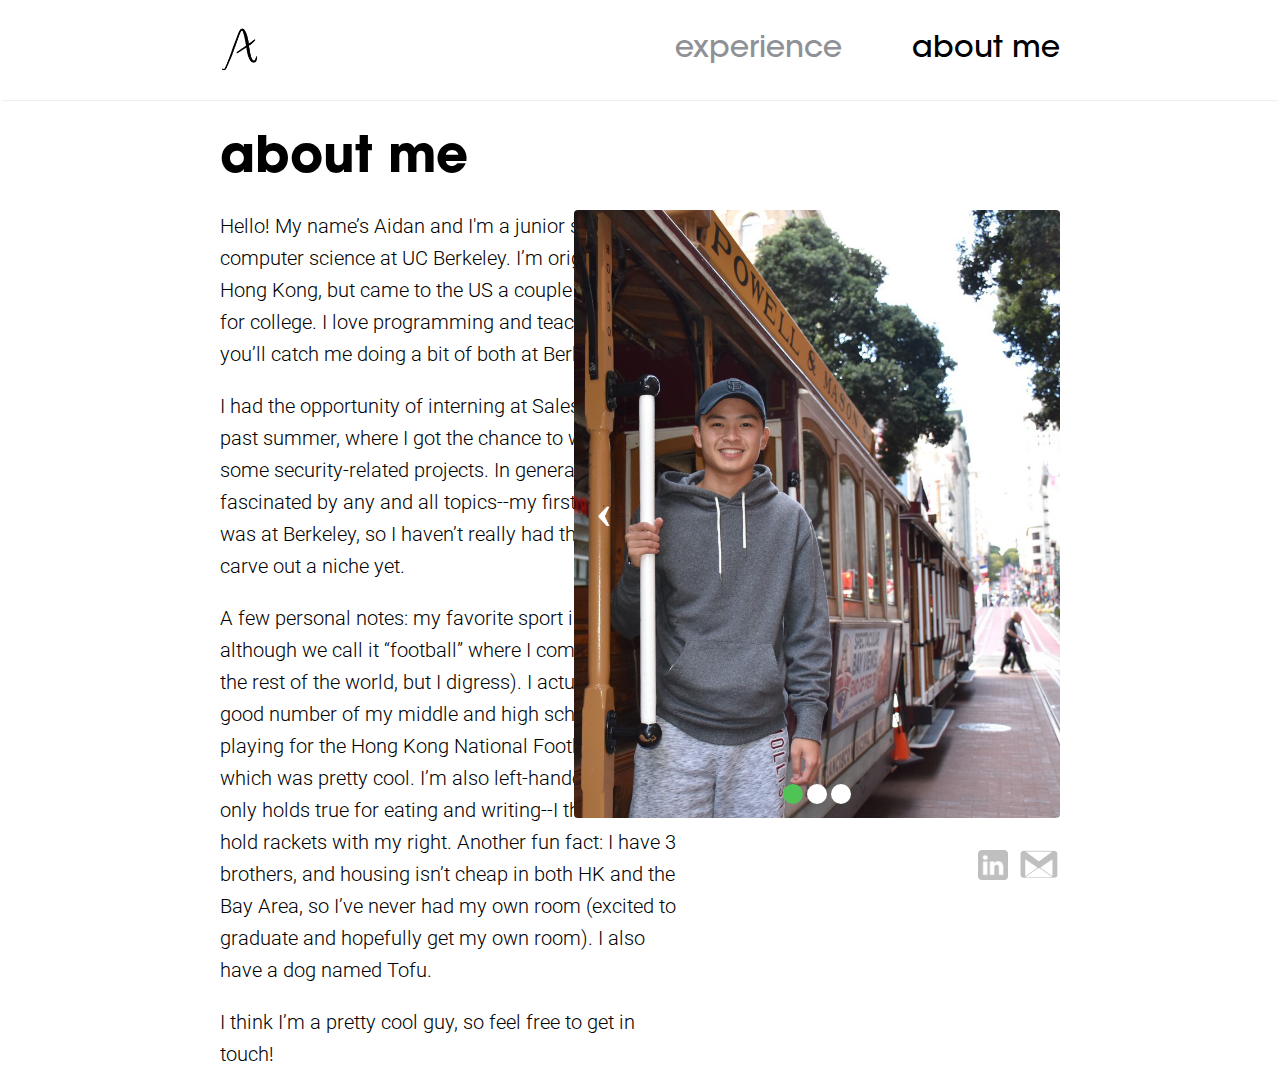
==== about.html @ 8b6270e4 "resized logo a bit" ====
<!DOCTYPE html>
<html>
  <head>
    <title>Aidan Tong</title>
    <meta charset="utf-8">
    <link rel="stylesheet" type="text/css" href="assets/styles/about.css"/>
    <link rel="preconnect" href="https://fonts.gstatic.com">
    <link href="https://fonts.googleapis.com/css2?family=Roboto:wght@300;400;500;700;900&display=swap" rel="stylesheet">

  </head>
  
  <body>
    <div id="root">
    <div class="navbar">
        <div id="logo-div">
            <a href="index.html"><img id="logo" src="assets/img/logo5.png"></a>
        </div>
        <div id="options">
            <a class="off-page" href="exp.html">experience</a>
            <a class="on-page" href="about.html">about me</a>
        </div>
      </div>
      <div id="namediv">
        <p id="name">about me</p>
      </div>
      <div class="content">
          <div class="container" id="left">
            <p class="about">Hello! My name’s Aidan and I'm a junior studying computer science at UC Berkeley. I’m originally from Hong Kong, but came to the US a couple years ago for college. I love programming and teaching, so you’ll catch me doing a bit of both at Berkeley.</p>
            <p class="about">I had the opportunity of interning at Salesforce this past summer, where I got the chance to work on some security-related projects. In general, I’m fascinated by any and all topics--my first CS course was at Berkeley, so I haven’t really had the chance to carve out a niche yet.</p>
            <p class="about">A few personal notes: my favorite sport is soccer, although we call it “football” where I come from (also the rest of the world, but I digress). I actually spent a good number of my middle and high school years playing for the Hong Kong National Football Team, which was pretty cool. I’m also left-handed, but that only holds true for eating and writing--I throw and hold rackets with my right. Another fun fact: I have 3 brothers, and housing isn’t cheap in both HK and the Bay Area, so I’ve never had my own room (excited to graduate and hopefully get my own room). I also have a dog named Tofu.</p>
            <p class="about">I think I’m a pretty cool guy, so feel free to get in touch! </p>
          </div>
          <div class="container" id="right">
              <!-- <img id="photo" src="assets/img/powell.png"> -->
              <div class="carousel">
                <div class="arrow-left">
                  <span class="arrow">&#x2039;</span>
                </div>
                <img id='carousel-img' src="assets/img/powell.png" alt="Carousel Image">
                <div class="arrow-right">
                  <span class="arrow">&#x203A;</span>
                </div>
                <div class="indicators">
                  <span class="active"></span>
                  <span></span>
                  <span></span>
                </div>
              </div>
          </div>
      </div>
      <div class="social">
        <a class="icon" href="https://www.linkedin.com/in/aidantong/" target="_blank">
            <img id="linkedin" src="assets/img/linkedin.png">
        </a>
        <a class="icon" href="mailto:aidan.tong@berkeley.edu">
          <img id="gmail" src="assets/img/gmail.png">
        </a>
      </div>
    </div>
    <script type="text/javascript" src="assets/js/carousel.js"></script>
  </body>
</html>
---- assets/styles/about.css ----
body {
    /* width: 100vw; */
    /* height: 100vh; */
    margin: 0px;
    /* overflow: hidden; */
}

/* #root {
    position: relative;
    width: 100vw;
    height: 100vh;
    max-width: 100%;
    overflow: hidden;
    max-height: 100%;
} */

#root {
    position: relative;
    width: 100vw;
    height: 100vh;
    max-width: 100%;
    /* max-height: 100%; */
}


.navbar {
    /* position: absolute;
    top: 0px;
    right: 0px;
    left: 0px; */
    width: 100vw;
    /* height: 140px; */
    height: 100px;
    display: flex;
    justify-content: space-between;
    align-items: center;
    box-shadow: 0 2px 2px -2px rgba(0, 0, 0, 0.2);
}

#logo {
    /* height: 40%; */
    height: 55%;
    /* width: 20%; */
    margin-left: 220px;
}

#logo-div {
    width: 20%;
    height: 100%;
    display: flex;
    align-items: center;
}

#logo-div a {
    width: 100%;
    height: 100%;
    display: flex;
    align-items: center;
}

#options {
    width: 50%;
    height: 100%;
    display: flex;
    justify-content: flex-end;
    align-items: center;
    margin-right: 220px;
}

.on-page {
    font-family: 'ITC Avant Garde Gothic Std Medium';
    font-size: 30px;
    color: black;
    text-decoration: none;
    margin-left: 70px;
    transition: 0.5s;
}

.off-page {
    font-family: 'ITC Avant Garde Gothic Std Medium';
    font-size: 30px;
    color: #8f9197;
    text-decoration: none;
    margin-left: 70px;
    transition: 0.5s;
    
}

a:hover {
    text-decoration: underline;
    color: black;
}

#namediv {
    width: 100vw;
    margin: 0px;
    margin-top: 30px;
    margin-bottom: 20px;
    
}

#name {
    font-family: 'ITC Avant Garde Gothic Std Bold';
    font-style: normal;
    font-size: 50px;
    /* margin-left: 220px;
    margin-top: 0px; */
    margin-left: 220px;
    margin-top: 0px;
    margin-bottom: 0px;
}

.content {
    margin-left: 220px;
    margin-right: 220px;
    margin-bottom: 0px;
    margin-top: 0px;
    display: flex;
    flex-direction: row;
    height: 67.5%;
}

.container {
    display: flex;
    /* overflow: hidden; */
    height: 100%;
}

#left {
    width: 55%;
    display: flex;
    flex-direction: column;
    /* overflow: auto; */
}

#right {
    width: 45%;
    display: flex;
    justify-content: flex-end;
}

.about {
    margin: 0px;
    margin-bottom: 20px;
    font-family: 'Roboto', sans-serif;
    font-size: 20px;
    font-weight: 300;
    line-height: 1.6;
}

#photo {
    height: 100%;
    margin-left: 90px;
}

.social {
    position: absolute;
    bottom: 10px;
    right: 0px;
    margin-right: 220px;
    display: flex;
    flex-direction: row;
    align-items: center;
    justify-content: flex-end;
    width: 100vw;
}

.icon {
    opacity: 25%;
    transition: 0.3s;
    margin: 0px;
    margin-left: 10px;
    display: block;
}

.icon:hover {
    opacity: 100%;
}

#linkedin {
    height: 30px;
}

#gmail {
    height: 42.5px;
}


/*
CAROUSEL STUFF
*/
.arrow {
    font-size: 51px;
    font-weight: bold;
    border-radius: 50%;
    width: 50px;
    height: 65px;
    color: white;
    text-align: center;
    display: inline-block;
    transition: all 0.3s ease;
}
  
.arrow:hover {
    color: #121212;
    background: white;
    cursor: pointer;
}


.carousel {
    position: relative;
    display: block;
    /* width: 600px; */
    margin: 0;
    /* margin-top: 5%; */
    height: 100%;
    margin-left: 90px;
}

.arrow-left {
    position: absolute;
    left: 0;
    top: 50%;
    margin-left: 5px;
    transform: translateY(-50%);
}

.arrow-right {
    position: absolute;
    right: 0;
    top: 50%;
    margin-right: 5px;
    transform: translateY(-50%);
}

.carousel>img {
    width: auto;
    height: 100%;
    border-radius: 4px;
}

.d-none {
    display: none;
}

.indicators {
    position: absolute;
    left: 50%;
    transform: translateX(-50%);
    bottom: 0;
    margin-bottom: 10px;
}

.indicators>span {
    display: inline-block;
    border-radius: 50%;
    width: 20px;
    height: 20px;
    background: white;
}

.indicators>span.active {
    background: #4fc355;
}

/*
FONTS 
*/

@font-face {
    font-family: 'ITC Avant Garde Gothic Std Bold';
    font-style: normal;
    font-weight: normal;
    src: local('ITC Avant Garde Gothic Std Bold'), url('/assets/fonts/itc-avant-garde-gothic-std-cufonfonts-webfont/ITCAvantGardeStdBold.woff') format('woff');
}

@font-face {
    font-family: 'ITC Avant Garde Gothic Std Bold Condensed';
    font-style: normal;
    font-weight: normal;
    src: local('ITC Avant Garde Gothic Std Bold Condensed'), url('/assets/fonts/itc-avant-garde-gothic-std-cufonfonts-webfont/ITCAvantGardeStdBoldCn.woff') format('woff');
}

@font-face {
    font-family: 'ITC Avant Garde Gothic Std Medium';
    font-style: normal;
    font-weight: normal;
    src: local('ITC Avant Garde Gothic Std Medium'), url('/assets/fonts/itc-avant-garde-gothic-std-cufonfonts-webfont/ITCAvantGardeStdMd.woff') format('woff');
}
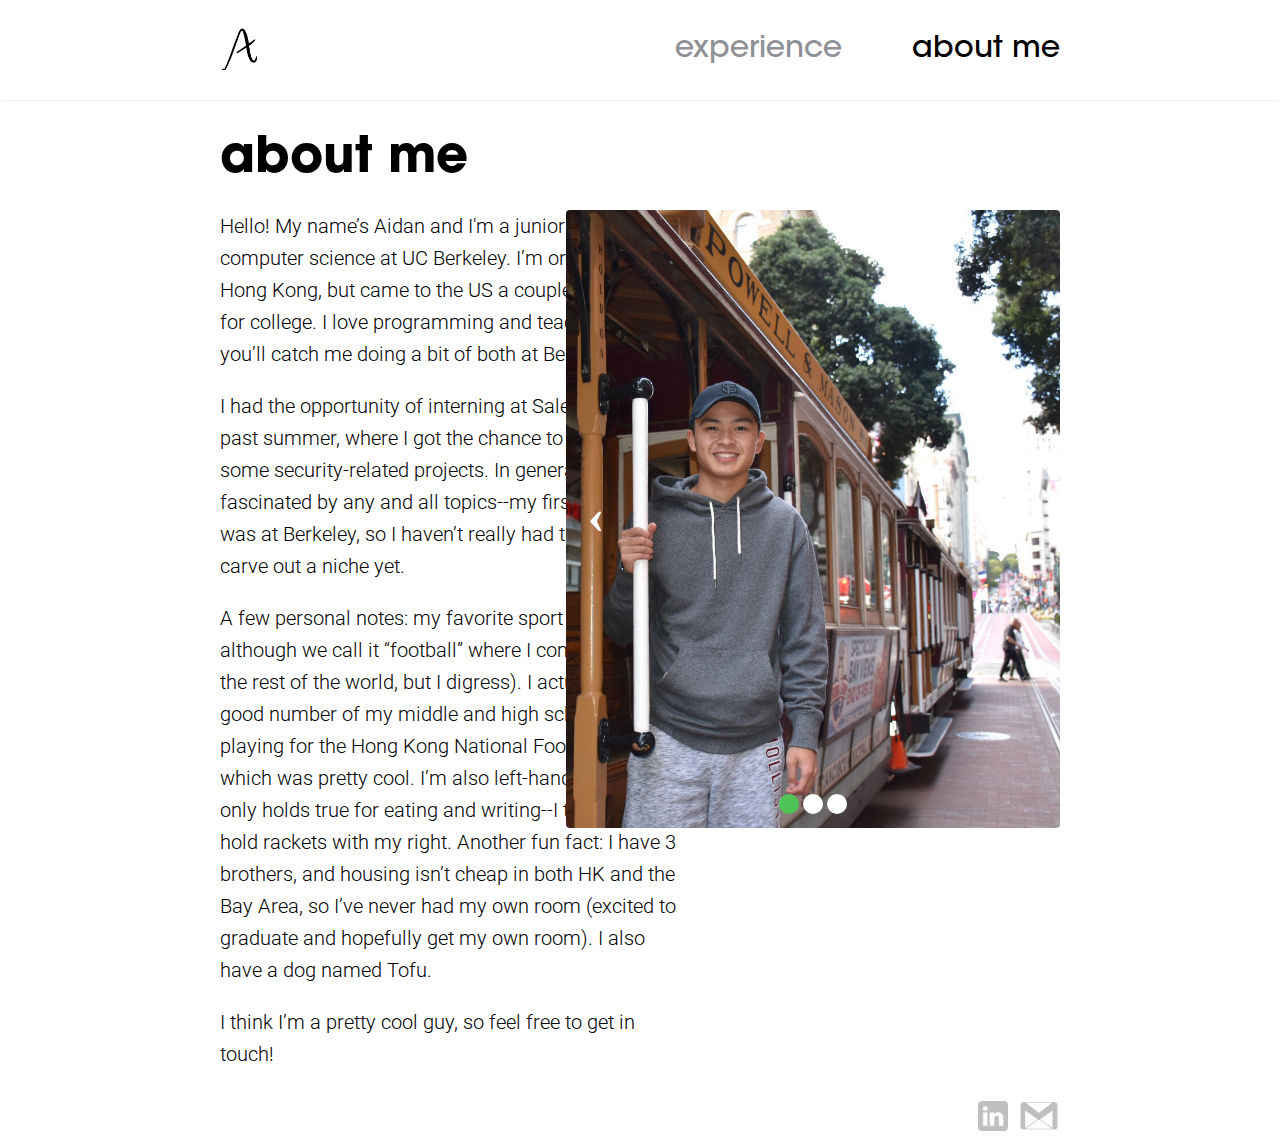
==== commit 6c2e3b3f: "fixed spacing on about-me" ====
--- a/about.html
+++ b/about.html
@@ -49,12 +49,14 @@
           </div>
       </div>
       <div class="social">
-        <a class="icon" href="https://www.linkedin.com/in/aidantong/" target="_blank">
-            <img id="linkedin" src="assets/img/linkedin.png">
-        </a>
-        <a class="icon" href="mailto:aidan.tong@berkeley.edu">
-          <img id="gmail" src="assets/img/gmail.png">
-        </a>
+        <div id="social-wrapper">
+            <a class="icon" href="https://www.linkedin.com/in/aidantong/" target="_blank">
+                <img id="linkedin" src="assets/img/linkedin.png">
+            </a>
+            <a class="icon" href="mailto:aidan.tong@berkeley.edu">
+            <img id="gmail" src="assets/img/gmail.png">
+            </a>
+        </div>
       </div>
     </div>
     <script type="text/javascript" src="assets/js/carousel.js"></script>
--- a/assets/styles/about.css
+++ b/assets/styles/about.css
@@ -3,6 +3,7 @@
     /* height: 100vh; */
     margin: 0px;
     /* overflow: hidden; */
+    overflow-x: hidden;
 }
 
 /* #root {
@@ -117,13 +118,13 @@
     margin-top: 0px;
     display: flex;
     flex-direction: row;
-    height: 67.5%;
+    /* height: 67.5%; */
 }
 
 .container {
     display: flex;
     /* overflow: hidden; */
-    height: 100%;
+    /* height: 100%; */
 }
 
 #left {
@@ -148,21 +149,28 @@
     line-height: 1.6;
 }
 
-#photo {
+/* #photo {
     height: 100%;
     margin-left: 90px;
-}
+} */
 
 .social {
-    position: absolute;
+    /* position: absolute;
     bottom: 10px;
-    right: 0px;
+    right: 0px; */
+    /* position: relative; */
+    /* margin-right: 220px; */
+    /* padding-left: 220px; */
+    margin-top: 5px;
+    width: 100vw;
+}
+
+#social-wrapper {
+    display: flex;
+    flex-direction: row;
+    align-items: center;
+    justify-content: flex-end;
     margin-right: 220px;
-    display: flex;
-    flex-direction: row;
-    align-items: center;
-    justify-content: flex-end;
-    width: 100vw;
 }
 
 .icon {
@@ -214,7 +222,8 @@
     /* width: 600px; */
     margin: 0;
     /* margin-top: 5%; */
-    height: 100%;
+    /* height: 100%; */
+    height: 617.625px;
     margin-left: 90px;
 }
 
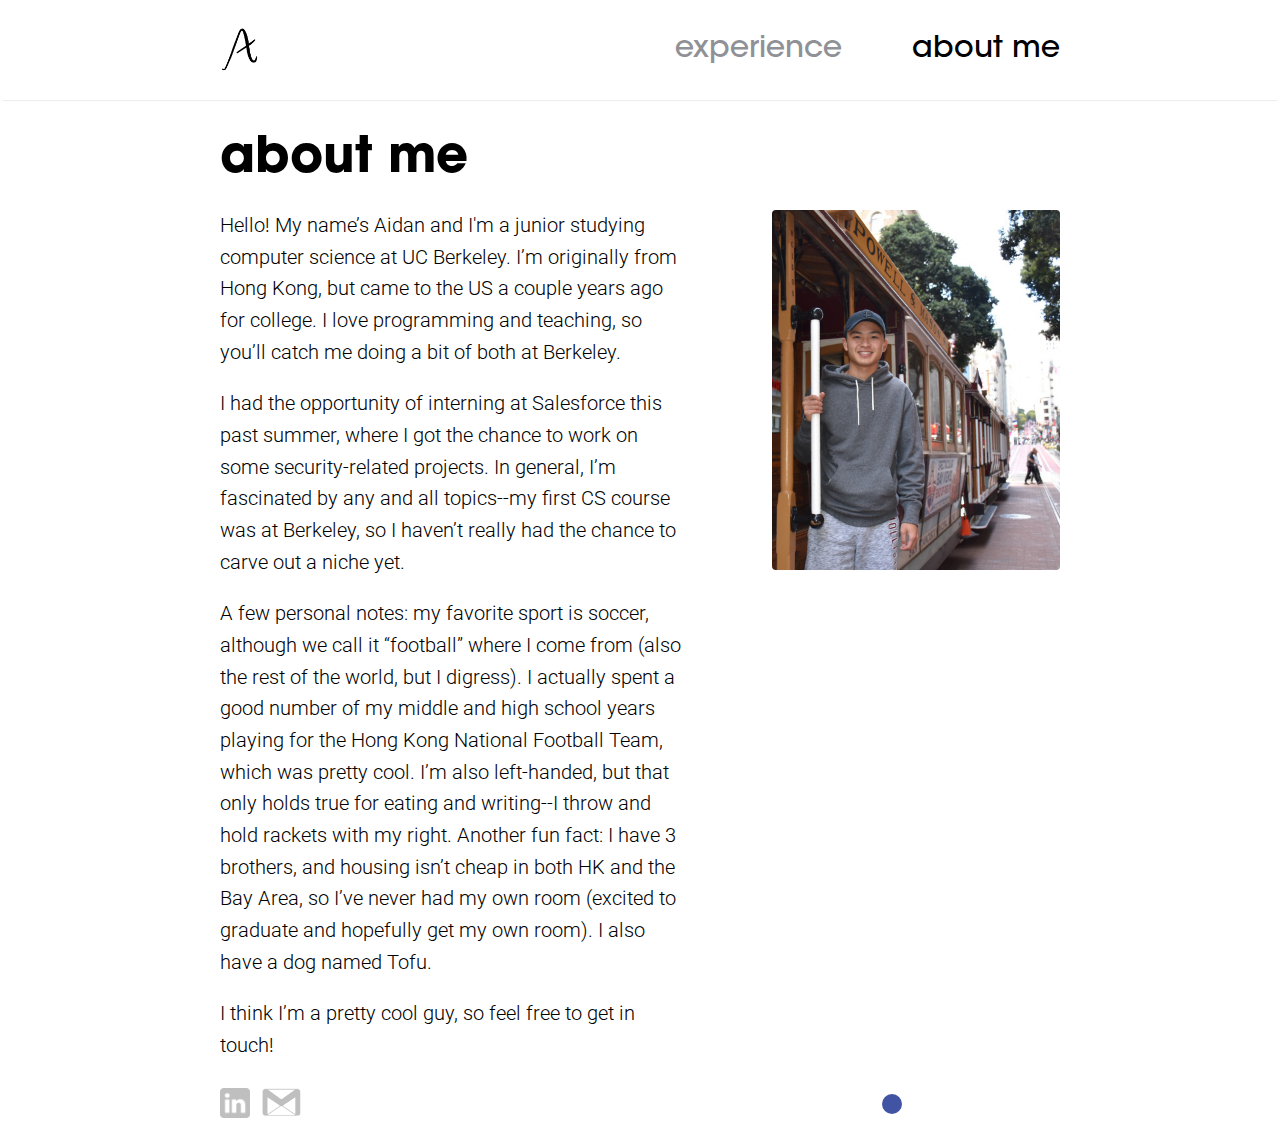
==== commit 8dd92dfc: "some small fixes to font sizes and stuff. still struggling with carousel sizing" ====
--- a/about.html
+++ b/about.html
@@ -29,34 +29,34 @@
             <p class="about">I had the opportunity of interning at Salesforce this past summer, where I got the chance to work on some security-related projects. In general, I’m fascinated by any and all topics--my first CS course was at Berkeley, so I haven’t really had the chance to carve out a niche yet.</p>
             <p class="about">A few personal notes: my favorite sport is soccer, although we call it “football” where I come from (also the rest of the world, but I digress). I actually spent a good number of my middle and high school years playing for the Hong Kong National Football Team, which was pretty cool. I’m also left-handed, but that only holds true for eating and writing--I throw and hold rackets with my right. Another fun fact: I have 3 brothers, and housing isn’t cheap in both HK and the Bay Area, so I’ve never had my own room (excited to graduate and hopefully get my own room). I also have a dog named Tofu.</p>
             <p class="about">I think I’m a pretty cool guy, so feel free to get in touch! </p>
+            <div class="social">
+                <div id="social-wrapper">
+                    <a class="icon" href="https://www.linkedin.com/in/aidantong/" target="_blank">
+                        <img id="linkedin" src="assets/img/linkedin.png">
+                    </a>
+                    <a class="icon" href="mailto:aidan.tong@berkeley.edu">
+                    <img id="gmail" src="assets/img/gmail.png">
+                    </a>
+                </div>
+              </div>
           </div>
           <div class="container" id="right">
               <!-- <img id="photo" src="assets/img/powell.png"> -->
-              <div class="carousel">
+            <div class="carousel">
                 <div class="arrow-left">
-                  <span class="arrow">&#x2039;</span>
+                    <span class="arrow">&#x2039;</span>
                 </div>
                 <img id='carousel-img' src="assets/img/powell.png" alt="Carousel Image">
                 <div class="arrow-right">
-                  <span class="arrow">&#x203A;</span>
+                    <span class="arrow">&#x203A;</span>
                 </div>
                 <div class="indicators">
-                  <span class="active"></span>
-                  <span></span>
-                  <span></span>
+                    <span class="active"></span>
+                    <span></span>
+                    <span></span>
                 </div>
-              </div>
+            </div>
           </div>
-      </div>
-      <div class="social">
-        <div id="social-wrapper">
-            <a class="icon" href="https://www.linkedin.com/in/aidantong/" target="_blank">
-                <img id="linkedin" src="assets/img/linkedin.png">
-            </a>
-            <a class="icon" href="mailto:aidan.tong@berkeley.edu">
-            <img id="gmail" src="assets/img/gmail.png">
-            </a>
-        </div>
       </div>
     </div>
     <script type="text/javascript" src="assets/js/carousel.js"></script>
--- a/assets/styles/about.css
+++ b/assets/styles/about.css
@@ -136,15 +136,16 @@
 
 #right {
     width: 45%;
-    display: flex;
-    justify-content: flex-end;
+    /* display: flex;
+    justify-content: flex-end; */
 }
 
 .about {
     margin: 0px;
     margin-bottom: 20px;
     font-family: 'Roboto', sans-serif;
-    font-size: 20px;
+    /* font-size: 20px; */
+    font-size: 2.2vh;
     font-weight: 300;
     line-height: 1.6;
 }
@@ -161,7 +162,7 @@
     /* position: relative; */
     /* margin-right: 220px; */
     /* padding-left: 220px; */
-    margin-top: 5px;
+    /* margin-top: 5px; */
     width: 100vw;
 }
 
@@ -169,15 +170,14 @@
     display: flex;
     flex-direction: row;
     align-items: center;
-    justify-content: flex-end;
-    margin-right: 220px;
+    justify-content: flex-start;
 }
 
 .icon {
     opacity: 25%;
     transition: 0.3s;
     margin: 0px;
-    margin-left: 10px;
+    margin-right: 10px;
     display: block;
 }
 
@@ -214,7 +214,11 @@
     background: white;
     cursor: pointer;
 }
-
+/* 
+#carousel-wrapper {
+    width: 100%;
+    padding-bottom: ;
+} */
 
 .carousel {
     position: relative;
@@ -223,7 +227,10 @@
     margin: 0;
     /* margin-top: 5%; */
     /* height: 100%; */
-    height: 617.625px;
+    /* height: 617.625px; */
+    width: 100%;
+    /* height: auto; */
+    /* height: 30vw; */
     margin-left: 90px;
 }
 
@@ -244,8 +251,8 @@
 }
 
 .carousel>img {
-    width: auto;
-    height: 100%;
+    width: 100%;
+    height: auto;
     border-radius: 4px;
 }
 
@@ -270,7 +277,7 @@
 }
 
 .indicators>span.active {
-    background: #4fc355;
+    background: #4054A3;
 }
 
 /*
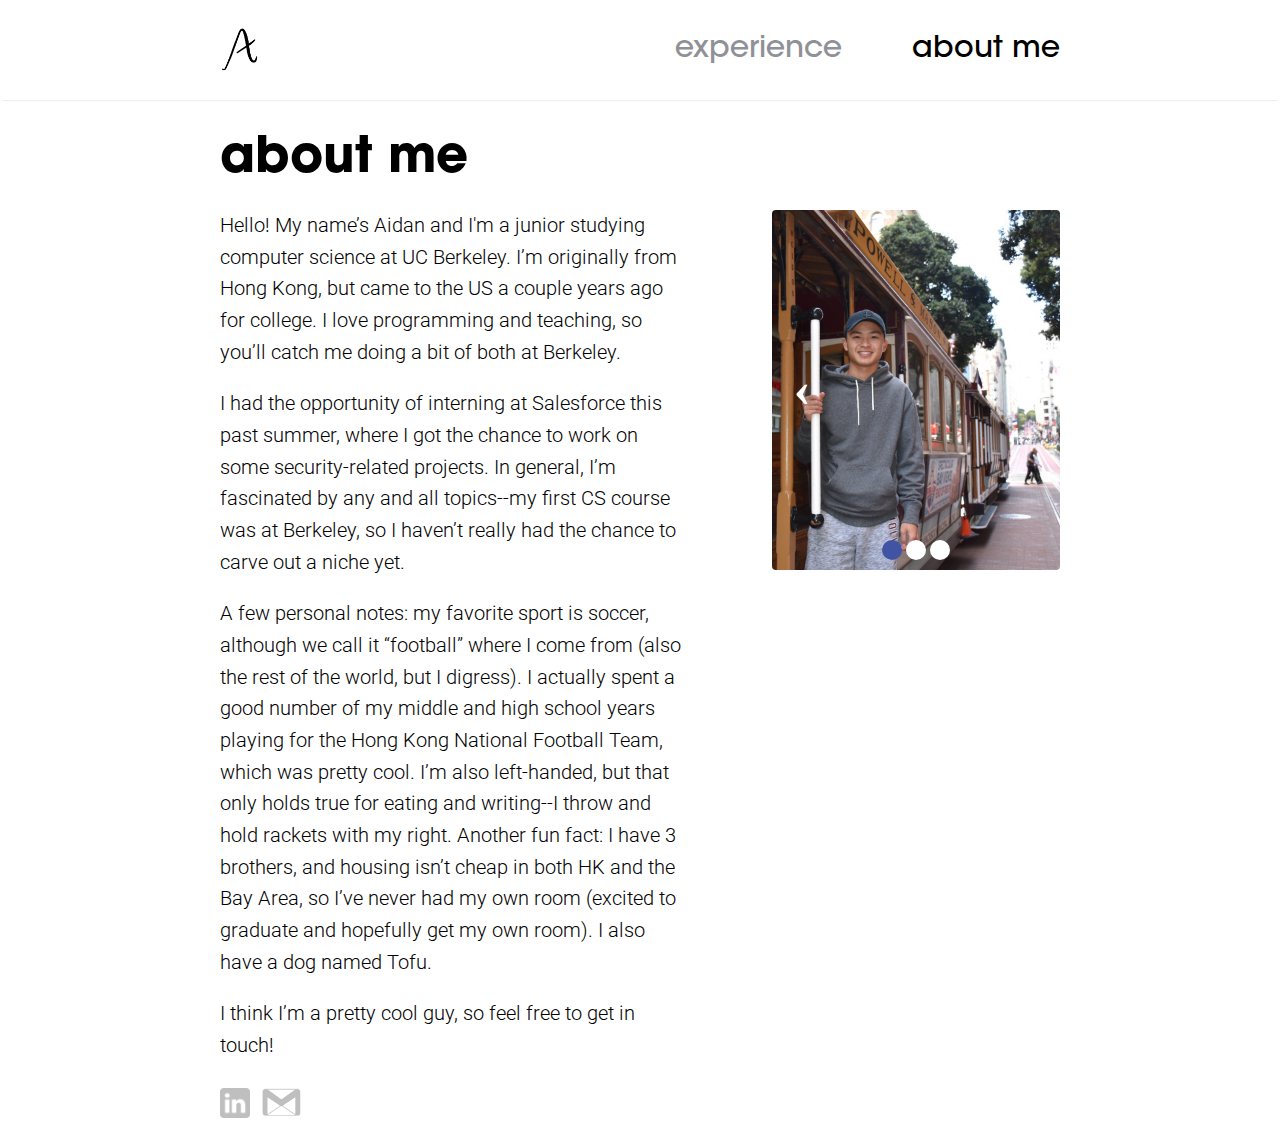
==== commit e8be6feb: "think I fixed the carousel sizing" ====
--- a/about.html
+++ b/about.html
@@ -43,17 +43,19 @@
           <div class="container" id="right">
               <!-- <img id="photo" src="assets/img/powell.png"> -->
             <div class="carousel">
-                <div class="arrow-left">
-                    <span class="arrow">&#x2039;</span>
-                </div>
-                <img id='carousel-img' src="assets/img/powell.png" alt="Carousel Image">
-                <div class="arrow-right">
-                    <span class="arrow">&#x203A;</span>
-                </div>
-                <div class="indicators">
-                    <span class="active"></span>
-                    <span></span>
-                    <span></span>
+                <div id="carousel-wrap">
+                    <div class="arrow-left">
+                        <span class="arrow">&#x2039;</span>
+                    </div>
+                    <img id='carousel-img' src="assets/img/powell.png" alt="Carousel Image">
+                    <div class="arrow-right">
+                        <span class="arrow">&#x203A;</span>
+                    </div>
+                    <div class="indicators">
+                        <span class="active"></span>
+                        <span></span>
+                        <span></span>
+                    </div>
                 </div>
             </div>
           </div>
--- a/assets/styles/about.css
+++ b/assets/styles/about.css
@@ -250,7 +250,13 @@
     transform: translateY(-50%);
 }
 
-.carousel>img {
+#carousel-wrap {
+    position: relative;
+    width: 100%;
+    height: auto;
+}
+
+#carousel-wrap>img {
     width: 100%;
     height: auto;
     border-radius: 4px;
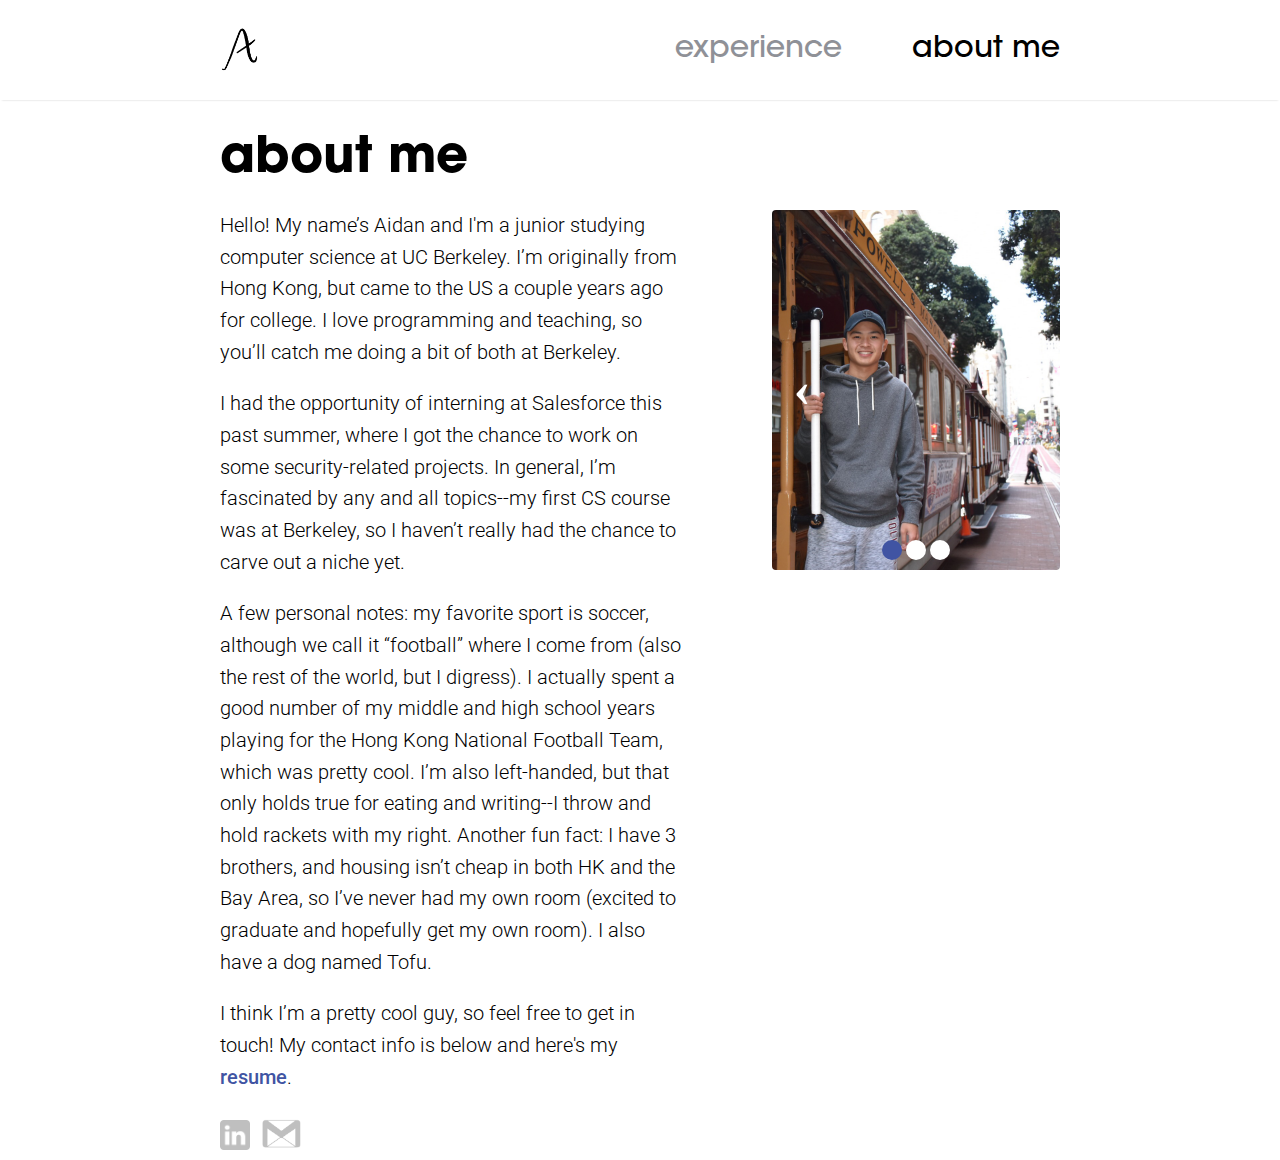
==== commit 62efc347: "added resume" ====
--- a/about.html
+++ b/about.html
@@ -28,7 +28,7 @@
             <p class="about">Hello! My name’s Aidan and I'm a junior studying computer science at UC Berkeley. I’m originally from Hong Kong, but came to the US a couple years ago for college. I love programming and teaching, so you’ll catch me doing a bit of both at Berkeley.</p>
             <p class="about">I had the opportunity of interning at Salesforce this past summer, where I got the chance to work on some security-related projects. In general, I’m fascinated by any and all topics--my first CS course was at Berkeley, so I haven’t really had the chance to carve out a niche yet.</p>
             <p class="about">A few personal notes: my favorite sport is soccer, although we call it “football” where I come from (also the rest of the world, but I digress). I actually spent a good number of my middle and high school years playing for the Hong Kong National Football Team, which was pretty cool. I’m also left-handed, but that only holds true for eating and writing--I throw and hold rackets with my right. Another fun fact: I have 3 brothers, and housing isn’t cheap in both HK and the Bay Area, so I’ve never had my own room (excited to graduate and hopefully get my own room). I also have a dog named Tofu.</p>
-            <p class="about">I think I’m a pretty cool guy, so feel free to get in touch! </p>
+            <p class="about">I think I’m a pretty cool guy, so feel free to get in touch! My contact info is below and here's my <a href="assets/docs/Aidan_Tong_Resume.pdf" id="resume" target="_blank">resume</a>.</p>
             <div class="social">
                 <div id="social-wrapper">
                     <a class="icon" href="https://www.linkedin.com/in/aidantong/" target="_blank">
--- a/assets/styles/about.css
+++ b/assets/styles/about.css
@@ -90,6 +90,16 @@
 a:hover {
     text-decoration: underline;
     color: black;
+}
+
+#resume {
+    text-decoration: none;
+    color: #4054A3;
+    font-weight: 500;
+}
+
+#resume:hover {
+    text-decoration: underline;
 }
 
 #namediv {
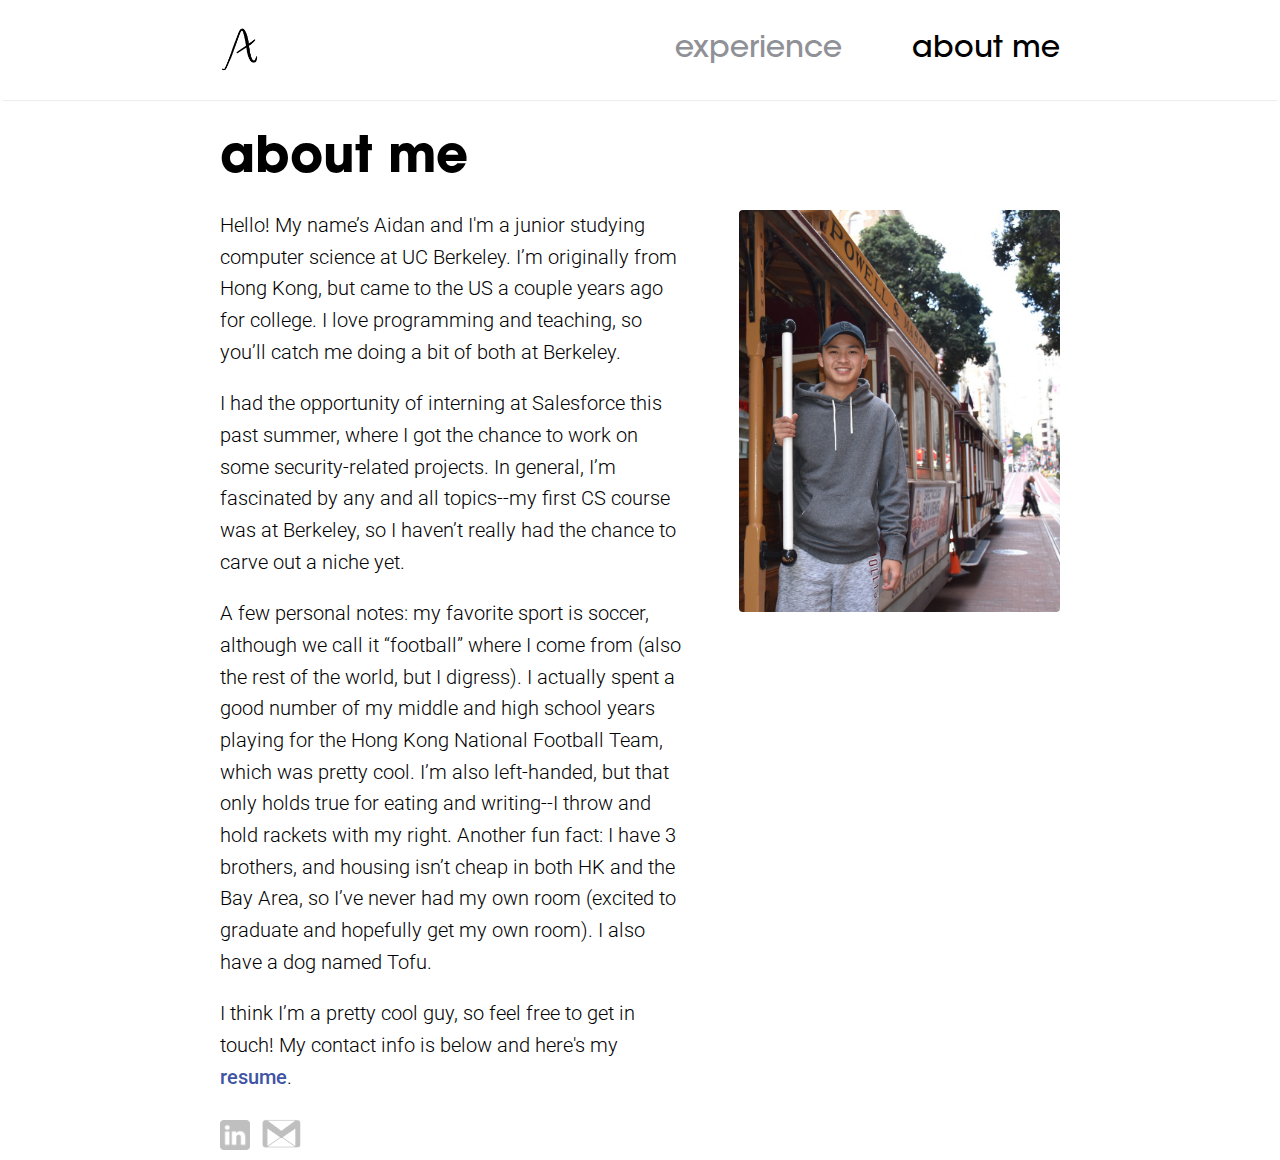
==== commit 8acc3463: "removed photo slider" ====
--- a/about.html
+++ b/about.html
@@ -28,7 +28,7 @@
             <p class="about">Hello! My name’s Aidan and I'm a junior studying computer science at UC Berkeley. I’m originally from Hong Kong, but came to the US a couple years ago for college. I love programming and teaching, so you’ll catch me doing a bit of both at Berkeley.</p>
             <p class="about">I had the opportunity of interning at Salesforce this past summer, where I got the chance to work on some security-related projects. In general, I’m fascinated by any and all topics--my first CS course was at Berkeley, so I haven’t really had the chance to carve out a niche yet.</p>
             <p class="about">A few personal notes: my favorite sport is soccer, although we call it “football” where I come from (also the rest of the world, but I digress). I actually spent a good number of my middle and high school years playing for the Hong Kong National Football Team, which was pretty cool. I’m also left-handed, but that only holds true for eating and writing--I throw and hold rackets with my right. Another fun fact: I have 3 brothers, and housing isn’t cheap in both HK and the Bay Area, so I’ve never had my own room (excited to graduate and hopefully get my own room). I also have a dog named Tofu.</p>
-            <p class="about">I think I’m a pretty cool guy, so feel free to get in touch! My contact info is below and here's my <a href="assets/docs/Aidan_Tong_Resume.pdf" id="resume" target="_blank">resume</a>.</p>
+            <p class="about">I think I’m a pretty cool guy, so feel free to get in touch! My contact info is below and here's my <a href="assets/docs/resume.pdf" id="resume" target="_blank">resume</a>.</p>
             <div class="social">
                 <div id="social-wrapper">
                     <a class="icon" href="https://www.linkedin.com/in/aidantong/" target="_blank">
@@ -41,26 +41,11 @@
               </div>
           </div>
           <div class="container" id="right">
-              <!-- <img id="photo" src="assets/img/powell.png"> -->
-            <div class="carousel">
-                <div id="carousel-wrap">
-                    <div class="arrow-left">
-                        <span class="arrow">&#x2039;</span>
-                    </div>
-                    <img id='carousel-img' src="assets/img/powell.png" alt="Carousel Image">
-                    <div class="arrow-right">
-                        <span class="arrow">&#x203A;</span>
-                    </div>
-                    <div class="indicators">
-                        <span class="active"></span>
-                        <span></span>
-                        <span></span>
-                    </div>
-                </div>
+            <div id="photo-container">
+              <img id="photo" src="assets/img/powell.png">
             </div>
           </div>
       </div>
     </div>
-    <script type="text/javascript" src="assets/js/carousel.js"></script>
   </body>
 </html>
--- a/assets/styles/about.css
+++ b/assets/styles/about.css
@@ -146,8 +146,12 @@
 
 #right {
     width: 45%;
+    /* padding-left: 90px; */
     /* display: flex;
     justify-content: flex-end; */
+    overflow: hidden;
+    display: flex;
+    justify-content: flex-end;;
 }
 
 .about {
@@ -160,10 +164,15 @@
     line-height: 1.6;
 }
 
-/* #photo {
-    height: 100%;
-    margin-left: 90px;
-} */
+#photo-container {
+    width: 85%;
+}
+
+#photo {
+    width: 100%;
+    height: auto;
+    border-radius: 4px;
+}
 
 .social {
     /* position: absolute;
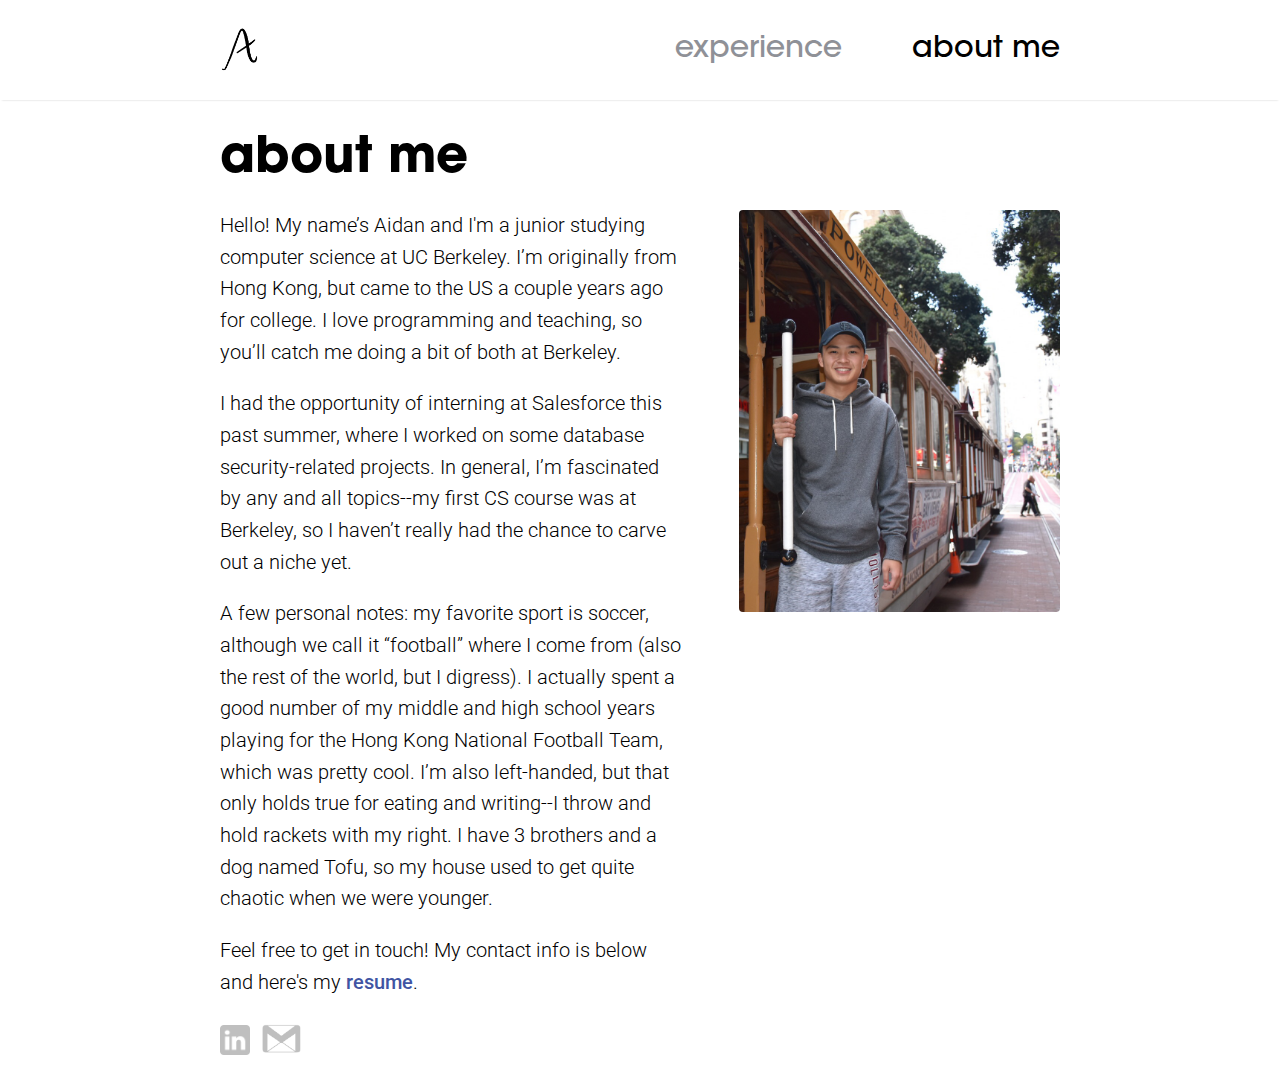
==== commit 74c22cbb: "slightly modified about-me page" ====
--- a/about.html
+++ b/about.html
@@ -26,9 +26,9 @@
       <div class="content">
           <div class="container" id="left">
             <p class="about">Hello! My name’s Aidan and I'm a junior studying computer science at UC Berkeley. I’m originally from Hong Kong, but came to the US a couple years ago for college. I love programming and teaching, so you’ll catch me doing a bit of both at Berkeley.</p>
-            <p class="about">I had the opportunity of interning at Salesforce this past summer, where I got the chance to work on some security-related projects. In general, I’m fascinated by any and all topics--my first CS course was at Berkeley, so I haven’t really had the chance to carve out a niche yet.</p>
-            <p class="about">A few personal notes: my favorite sport is soccer, although we call it “football” where I come from (also the rest of the world, but I digress). I actually spent a good number of my middle and high school years playing for the Hong Kong National Football Team, which was pretty cool. I’m also left-handed, but that only holds true for eating and writing--I throw and hold rackets with my right. Another fun fact: I have 3 brothers, and housing isn’t cheap in both HK and the Bay Area, so I’ve never had my own room (excited to graduate and hopefully get my own room). I also have a dog named Tofu.</p>
-            <p class="about">I think I’m a pretty cool guy, so feel free to get in touch! My contact info is below and here's my <a href="assets/docs/resume.pdf" id="resume" target="_blank">resume</a>.</p>
+            <p class="about">I had the opportunity of interning at Salesforce this past summer, where I worked on some database security-related projects. In general, I’m fascinated by any and all topics--my first CS course was at Berkeley, so I haven’t really had the chance to carve out a niche yet.</p>
+            <p class="about">A few personal notes: my favorite sport is soccer, although we call it “football” where I come from (also the rest of the world, but I digress). I actually spent a good number of my middle and high school years playing for the Hong Kong National Football Team, which was pretty cool. I’m also left-handed, but that only holds true for eating and writing--I throw and hold rackets with my right. I have 3 brothers and a dog named Tofu, so my house used to get quite chaotic when we were younger.</p>
+            <p class="about">Feel free to get in touch! My contact info is below and here's my <a href="assets/docs/resume.pdf" id="resume" target="_blank">resume</a>.</p>
             <div class="social">
                 <div id="social-wrapper">
                     <a class="icon" href="https://www.linkedin.com/in/aidantong/" target="_blank">
